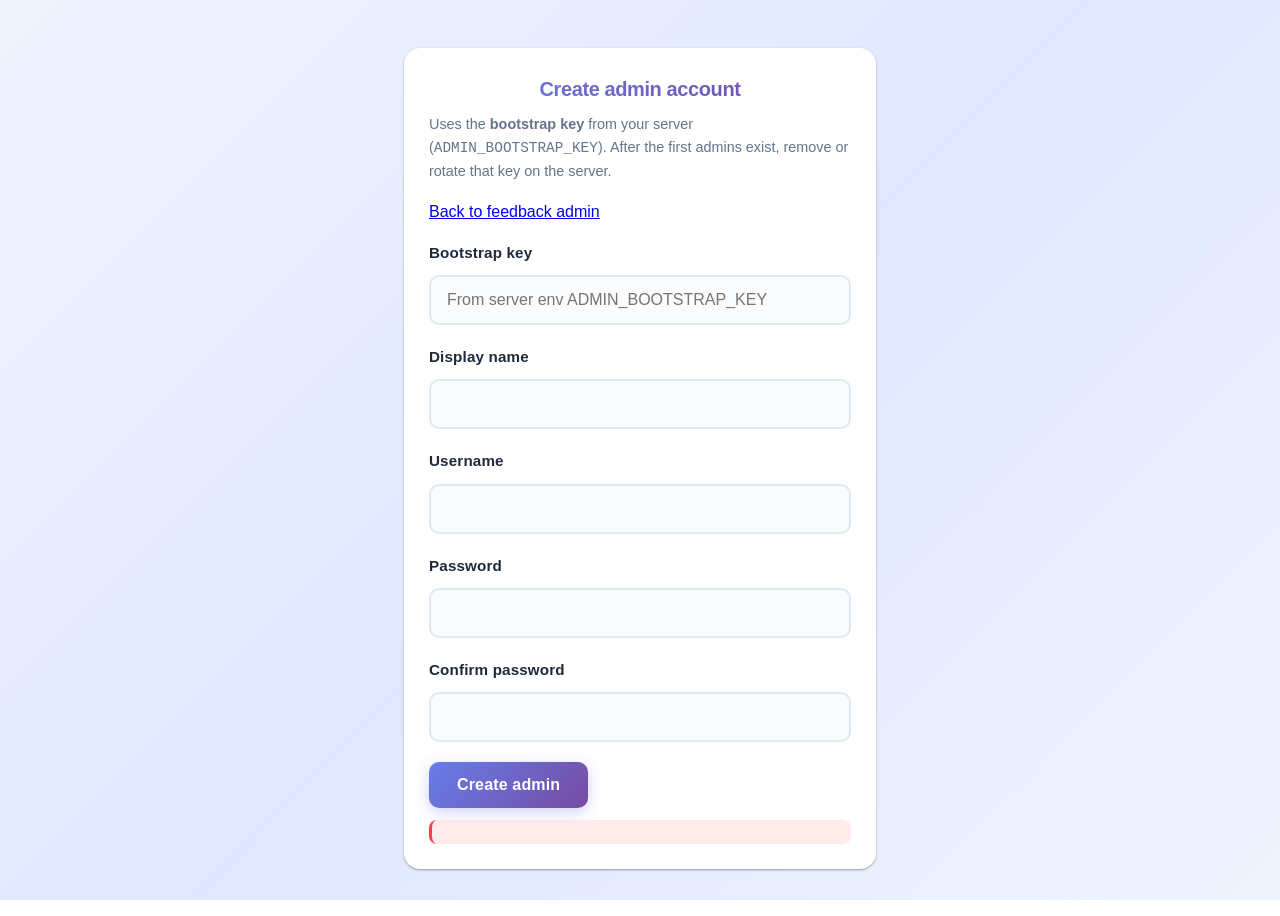
==== admin-setup.html @ 6c52ab84 "Private admin console URL and bootstrap Admin creation - ADMIN_ACCESS_SECRET: /console/<secret>/ for" ====
<!DOCTYPE html>
<html lang="en">
<head>
    <meta charset="UTF-8">
    <base href="/">
    <meta name="viewport" content="width=device-width, initial-scale=1.0">
    <title>Create admin | Wellbeing Companion</title>
    <link rel="stylesheet" href="styles.css?v=4.3">
    <meta http-equiv="Cache-Control" content="no-cache, no-store, must-revalidate">
</head>
<body>
    <div class="container" style="max-width: 520px;">
        <div class="card" style="margin-top: 24px;">
            <h1 style="font-size: 1.25rem;">Create admin account</h1>
            <p style="color: var(--text-light); font-size: 0.9rem; margin: 8px 0 16px;">
                Uses the <strong>bootstrap key</strong> from your server (<code>ADMIN_BOOTSTRAP_KEY</code>). After the first admins exist, remove or rotate that key on the server.
            </p>
            <p style="margin-bottom: 16px;"><a id="adminSetupBackLink" href="/admin.html">Back to feedback admin</a></p>
            <form id="adminBootstrapForm" autocomplete="off">
                <div class="form-group">
                    <label for="bootstrapKey">Bootstrap key</label>
                    <input type="password" id="bootstrapKey" required autocomplete="off" placeholder="From server env ADMIN_BOOTSTRAP_KEY">
                </div>
                <div class="form-group">
                    <label for="adminNewName">Display name</label>
                    <input type="text" id="adminNewName" required autocomplete="name">
                </div>
                <div class="form-group">
                    <label for="adminNewUsername">Username</label>
                    <input type="text" id="adminNewUsername" required autocomplete="username">
                </div>
                <div class="form-group">
                    <label for="adminNewPassword">Password</label>
                    <input type="password" id="adminNewPassword" required autocomplete="new-password" minlength="8">
                </div>
                <div class="form-group">
                    <label for="adminNewPassword2">Confirm password</label>
                    <input type="password" id="adminNewPassword2" required autocomplete="new-password" minlength="8">
                </div>
                <button type="submit" class="btn btn-primary" id="adminBootstrapSubmit">Create admin</button>
            </form>
            <div id="adminBootstrapError" class="error-message" style="margin-top: 12px;"></div>
            <p id="adminBootstrapOk" style="margin-top: 12px; color: var(--success-color, #10b981); display: none;" role="status"></p>
        </div>
    </div>
    <script src="api-service.js"></script>
    <script src="admin-setup.js"></script>
</body>
</html>
---- styles.css ----
/* Reset and Base Styles */
* {
    margin: 0;
    padding: 0;
    box-sizing: border-box;
}

:root {
    --primary-color: #6366f1;
    --primary-dark: #4f46e5;
    --primary-light: #818cf8;
    --secondary-color: #f0f4ff;
    --accent-color: #8b5cf6;
    --text-color: #1e293b;
    --text-light: #64748b;
    --text-lighter: #94a3b8;
    --border-color: #e2e8f0;
    --error-color: #ef4444;
    --success-color: #10b981;
    --warning-color: #f59e0b;
    --card-shadow: 0 1px 3px rgba(0, 0, 0, 0.12), 0 1px 2px rgba(0, 0, 0, 0.24);
    --card-shadow-hover: 0 10px 25px rgba(99, 102, 241, 0.15), 0 4px 10px rgba(0, 0, 0, 0.1);
    --gradient-primary: linear-gradient(135deg, #667eea 0%, #764ba2 100%);
    --gradient-secondary: linear-gradient(135deg, #f093fb 0%, #f5576c 100%);
    --gradient-ai: linear-gradient(135deg, #667eea 0%, #764ba2 100%);
}

body {
    font-family: -apple-system, BlinkMacSystemFont, 'Segoe UI', Roboto, 'Helvetica Neue', Arial, sans-serif;
    background: linear-gradient(135deg, #f0f4ff 0%, #e0e7ff 50%, #f0f4ff 100%);
    background-attachment: fixed;
    color: var(--text-color);
    line-height: 1.6;
    min-height: 100vh;
    -webkit-font-smoothing: antialiased;
    -moz-osx-font-smoothing: grayscale;
}

/* Screen Management */
.screen {
    display: none;
    min-height: 100vh;
}

.screen.active {
    display: block;
}

/* Container */
.container {
    max-width: 1200px;
    margin: 0 auto;
    padding: 24px;
    animation: fadeIn 0.5s ease;
}

@keyframes fadeIn {
    from {
        opacity: 0;
        transform: translateY(10px);
    }
    to {
        opacity: 1;
        transform: translateY(0);
    }
}

/* App Header */
.app-header-actions {
    display: flex;
    align-items: center;
    gap: 12px;
    flex-shrink: 0;
}

.app-header {
    background: linear-gradient(135deg, #ffffff 0%, #f8fafc 100%);
    padding: 18px 24px;
    box-shadow: 0 2px 10px rgba(0, 0, 0, 0.08);
    display: flex;
    justify-content: space-between;
    align-items: center;
    position: sticky;
    top: 0;
    z-index: 100;
    border-bottom: 1px solid var(--border-color);
    backdrop-filter: blur(10px);
}

/* Patient Navigation Tabs */
.patient-nav-tabs {
    display: flex;
    background: white;
    border-bottom: 2px solid var(--border-color);
    padding: 0;
    position: sticky;
    top: 73px;
    z-index: 99;
    box-shadow: 0 2px 4px rgba(0, 0, 0, 0.05);
}

.nav-tab {
    flex: 1;
    padding: 16px 20px;
    background: transparent;
    border: none;
    border-bottom: 3px solid transparent;
    cursor: pointer;
    font-size: 0.95rem;
    font-weight: 500;
    color: var(--text-light);
    transition: all 0.3s ease;
    display: flex;
    align-items: center;
    justify-content: center;
    gap: 8px;
    position: relative;
}

.nav-tab:hover {
    background: var(--secondary-color);
    color: var(--primary-color);
}

.nav-tab.active {
    color: var(--primary-color);
    border-bottom-color: var(--primary-color);
    background: linear-gradient(135deg, #f0f4ff 0%, #e0e7ff 100%);
    font-weight: 600;
}

.nav-tab span {
    font-size: 1.2rem;
}

/* Patient Tab Content */
.patient-tab-content {
    display: none;
    animation: fadeIn 0.3s ease;
}

.patient-tab-content.active {
    display: block;
}

.app-header h2 {
    font-size: 1.35rem;
    font-weight: 600;
    background: var(--gradient-primary);
    -webkit-background-clip: text;
    -webkit-text-fill-color: transparent;
    background-clip: text;
    letter-spacing: -0.02em;
    margin: 0;
}

.patient-id-header {
    display: flex;
    align-items: center;
    gap: 8px;
    margin-top: 4px;
    padding: 6px 12px;
    background: linear-gradient(135deg, #f0f4ff 0%, #e0e7ff 100%);
    border-radius: 6px;
    border: 1px solid var(--primary-color);
    width: fit-content;
}

.patient-id-label {
    font-size: 0.85rem;
    color: var(--text-light);
    font-weight: 500;
}

.patient-id-number {
    font-family: 'Courier New', monospace;
    font-size: 1rem;
    font-weight: bold;
    color: var(--primary-color);
    letter-spacing: 2px;
}

.btn-copy-small {
    background: var(--primary-color);
    color: white;
    border: none;
    padding: 4px 8px;
    border-radius: 4px;
    cursor: pointer;
    font-size: 0.75rem;
    transition: all 0.2s ease;
    margin-left: 4px;
}

.btn-copy-small:hover {
    background: var(--primary-dark);
    transform: scale(1.05);
}

/* Card */
.card {
    background: white;
    border-radius: 16px;
    padding: 28px;
    margin-bottom: 24px;
    box-shadow: var(--card-shadow);
    transition: all 0.3s cubic-bezier(0.4, 0, 0.2, 1);
    border: 1px solid rgba(255, 255, 255, 0.8);
    position: relative;
    overflow: hidden;
}

.card::before {
    content: '';
    position: absolute;
    top: 0;
    left: 0;
    right: 0;
    height: 4px;
    background: var(--gradient-primary);
    opacity: 0;
    transition: opacity 0.3s ease;
}

.card:hover {
    box-shadow: var(--card-shadow-hover);
    transform: translateY(-2px);
}

.card:hover::before {
    opacity: 1;
}

.card h1 {
    font-size: 2rem;
    margin-bottom: 8px;
    background: var(--gradient-primary);
    -webkit-background-clip: text;
    -webkit-text-fill-color: transparent;
    background-clip: text;
    text-align: center;
    font-weight: 700;
    letter-spacing: -0.02em;
}

.card h3 {
    font-size: 1.35rem;
    margin-bottom: 20px;
    color: var(--text-color);
    font-weight: 600;
    letter-spacing: -0.01em;
}

/* Form Styles */
.form-group {
    margin-bottom: 20px;
}

.form-group label {
    display: block;
    margin-bottom: 10px;
    font-weight: 600;
    color: var(--text-color);
    font-size: 0.95rem;
    letter-spacing: 0.01em;
}

.form-group input,
.form-group textarea,
.form-group select {
    width: 100%;
    padding: 14px 16px;
    border: 2px solid var(--border-color);
    border-radius: 10px;
    font-size: 1rem;
    font-family: inherit;
    transition: all 0.3s cubic-bezier(0.4, 0, 0.2, 1);
    background: #fafbfc;
    color: var(--text-color);
    position: relative;
    z-index: 10; /* Ensure inputs are clickable */
    pointer-events: auto; /* Ensure inputs can receive events */
}

.form-group input:hover,
.form-group textarea:hover,
.form-group select:hover {
    border-color: var(--primary-light);
    background: white;
}

.form-group input:focus,
.form-group textarea:focus,
.form-group select:focus {
    outline: none;
    border-color: var(--primary-color);
    background: white;
    box-shadow: 0 0 0 4px rgba(99, 102, 241, 0.1);
}

.form-group textarea {
    resize: vertical;
    min-height: 80px;
}

/* Input Group */
.input-group {
    display: flex;
    gap: 12px;
    align-items: stretch;
}

.form-row {
    display: grid;
    grid-template-columns: 1fr 1fr;
    gap: 16px;
}

@media only screen and (max-width: 600px) {
    .form-row {
        grid-template-columns: 1fr;
    }
}
}

.input-group input {
    flex: 1;
}

.input-group .btn {
    white-space: nowrap;
    flex-shrink: 0;
}

/* Buttons */
.btn {
    padding: 14px 28px;
    border: none;
    border-radius: 10px;
    font-size: 1rem;
    font-weight: 600;
    cursor: pointer;
    transition: all 0.3s cubic-bezier(0.4, 0, 0.2, 1);
    font-family: inherit;
    letter-spacing: 0.01em;
    position: relative;
    overflow: hidden;
    z-index: 10; /* Ensure buttons are clickable */
    pointer-events: auto; /* Ensure buttons can receive events */
}

.btn-primary {
    background: var(--gradient-primary);
    color: white;
    box-shadow: 0 4px 14px rgba(99, 102, 241, 0.3);
}

.btn-primary::before {
    content: '';
    position: absolute;
    top: 50%;
    left: 50%;
    width: 0;
    height: 0;
    border-radius: 50%;
    background: rgba(255, 255, 255, 0.2);
    transform: translate(-50%, -50%);
    transition: width 0.6s, height 0.6s;
}

.btn-primary:hover {
    transform: translateY(-2px);
    box-shadow: 0 6px 20px rgba(99, 102, 241, 0.4);
}

.btn-primary:hover::before {
    width: 300px;
    height: 300px;
}

.btn-primary:active {
    transform: translateY(0);
    box-shadow: 0 2px 10px rgba(99, 102, 241, 0.3);
}

.btn-link {
    background: rgba(99, 102, 241, 0.1);
    color: var(--primary-color);
    text-decoration: none;
    padding: 10px 18px;
    border-radius: 8px;
    font-weight: 600;
    transition: all 0.3s ease;
}

.btn-link:hover {
    background: rgba(99, 102, 241, 0.2);
    color: var(--primary-dark);
    transform: translateY(-1px);
}

.btn-icon {
    background: rgba(99, 102, 241, 0.1);
    color: var(--primary-color);
    padding: 10px 18px;
    display: flex;
    align-items: center;
    gap: 8px;
    border-radius: 10px;
    font-weight: 600;
    transition: all 0.3s ease;
}

.btn-icon:hover {
    background: rgba(99, 102, 241, 0.2);
    transform: translateY(-1px);
    box-shadow: 0 2px 8px rgba(99, 102, 241, 0.2);
}

/* Error Message */
.error-message {
    color: var(--error-color);
    margin-top: 12px;
    font-size: 0.9rem;
    min-height: 20px;
    padding: 12px;
    background: rgba(239, 68, 68, 0.1);
    border-radius: 8px;
    border-left: 3px solid var(--error-color);
    font-weight: 500;
}

.persistence-warning {
    margin-top: 12px;
    padding: 12px 14px;
    font-size: 0.85rem;
    line-height: 1.5;
    border-radius: 8px;
    background: rgba(245, 158, 11, 0.12);
    border: 1px solid rgba(245, 158, 11, 0.45);
    color: #92400e;
}

.ai-references-block {
    margin-top: 12px;
    padding: 12px 14px;
    font-size: 0.85rem;
    line-height: 1.5;
    border-radius: 8px;
    background: rgba(99, 102, 241, 0.06);
    border: 1px solid var(--border-color);
    color: var(--text-color);
}

.ai-references-block ul {
    margin: 8px 0 0 1.1rem;
    padding: 0;
}

.ai-references-block li {
    margin-bottom: 6px;
}

.lit-list .lit-row {
    display: flex;
    flex-wrap: wrap;
    align-items: center;
    gap: 8px;
    padding: 8px 0;
    border-bottom: 1px solid var(--border-color);
    font-size: 0.9rem;
}

.lit-list .lit-row:last-child {
    border-bottom: none;
}

/* Notes List */
.note-item {
    background: linear-gradient(135deg, #f8fafc 0%, #f1f5f9 100%);
    padding: 18px;
    border-radius: 12px;
    margin-bottom: 14px;
    border-left: 4px solid var(--primary-color);
    transition: all 0.3s ease;
    box-shadow: 0 1px 3px rgba(0, 0, 0, 0.05);
}

.note-item:hover {
    transform: translateX(4px);
    box-shadow: 0 4px 12px rgba(0, 0, 0, 0.1);
    border-left-width: 6px;
}

.note-item .note-text {
    font-size: 1rem;
    margin-bottom: 10px;
    color: var(--text-color);
    font-weight: 500;
    line-height: 1.6;
}

.note-item .note-date {
    font-size: 0.85rem;
    color: var(--text-light);
    font-weight: 500;
    display: flex;
    align-items: center;
    gap: 6px;
}

.note-item .note-date::before {
    content: '🕒';
    font-size: 0.9rem;
}

.empty-state {
    text-align: center;
    padding: 48px 20px;
    color: var(--text-light);
    font-style: italic;
    background: linear-gradient(135deg, #f8fafc 0%, #f1f5f9 100%);
    border-radius: 12px;
    border: 2px dashed var(--border-color);
}

/* Patient ID Display */
.patient-id-display {
    margin-top: 12px;
    padding-top: 12px;
    border-top: 1px solid var(--border-color);
}

.patient-id-box {
    display: flex;
    align-items: center;
    gap: 12px;
    padding: 12px 16px;
    background: linear-gradient(135deg, #f0f4ff 0%, #e0e7ff 100%);
    border-radius: 8px;
    border: 2px solid var(--primary-color);
    flex-wrap: wrap;
}

.patient-id-box strong {
    color: var(--text-color);
    font-size: 0.9rem;
}

.patient-id-value {
    font-family: 'Courier New', monospace;
    font-size: 1.1rem;
    font-weight: bold;
    color: var(--primary-color);
    background: white;
    padding: 6px 12px;
    border-radius: 6px;
    letter-spacing: 1px;
    border: 1px solid var(--border-color);
}

.btn-copy-id {
    background: var(--primary-color);
    color: white;
    border: none;
    padding: 6px 12px;
    border-radius: 6px;
    cursor: pointer;
    font-size: 0.85rem;
    transition: all 0.2s ease;
    margin-left: auto;
}

.btn-copy-id:hover {
    background: var(--primary-dark);
    transform: translateY(-1px);
    box-shadow: 0 2px 8px rgba(99, 102, 241, 0.3);
}

.patient-id-note {
    margin-top: 8px;
    font-size: 0.85rem;
    color: var(--text-light);
    font-style: italic;
}

/* Notes Summary */
.notes-summary {
    padding: 16px;
    background: linear-gradient(135deg, #f8fafc 0%, #f1f5f9 100%);
    border-radius: 8px;
    border-left: 4px solid var(--primary-color);
}

.summary-header {
    margin-bottom: 12px;
    padding-bottom: 8px;
    border-bottom: 1px solid var(--border-color);
    color: var(--primary-color);
    font-size: 1rem;
}

.summary-content {
    color: var(--text-color);
    line-height: 1.8;
    white-space: pre-wrap;
    font-size: 0.95rem;
}

.loading {
    text-align: center;
    padding: 24px;
    color: var(--text-light);
    display: flex;
    align-items: center;
    justify-content: center;
    gap: 12px;
    font-weight: 500;
}

/* Toast Notification */
.toast {
    position: fixed;
    bottom: 24px;
    right: 24px;
    background: linear-gradient(135deg, #1e293b 0%, #334155 100%);
    color: white;
    padding: 16px 24px;
    border-radius: 12px;
    box-shadow: 0 10px 25px rgba(0, 0, 0, 0.2);
    opacity: 0;
    transform: translateY(20px) scale(0.95);
    transition: all 0.4s cubic-bezier(0.4, 0, 0.2, 1);
    z-index: 1000;
    max-width: 320px;
    font-weight: 500;
    border-left: 4px solid var(--primary-color);
}

.toast.show {
    opacity: 1;
    transform: translateY(0) scale(1);
}

.toast.success {
    background: linear-gradient(135deg, #10b981 0%, #059669 100%);
    border-left-color: #34d399;
}

.toast.error {
    background: linear-gradient(135deg, #ef4444 0%, #dc2626 100%);
    border-left-color: #fca5a5;
}

/* Responsive Design - Mobile First */

/* Small devices (phones, 600px and down) */
@media only screen and (max-width: 600px) {
    .container {
        padding: 16px;
    }

    .card {
        padding: 20px;
        border-radius: 12px;
    }
    
    .card h1 {
        font-size: 1.75rem;
    }

    .card h1 {
        font-size: 1.5rem;
    }

    .card h3 {
        font-size: 1.1rem;
    }

    .app-header {
        padding: 12px 16px;
    }

    .app-header h2 {
        font-size: 1.1rem;
    }

    .input-group {
        flex-direction: column;
    }

    .input-group .btn {
        width: 100%;
    }

    .toast {
        right: 10px;
        left: 10px;
        max-width: none;
    }
    
    /* Patient ID Display - Mobile */
    .patient-id-box {
        flex-direction: column;
        align-items: stretch;
    }
    
    .btn-copy-id {
        margin-left: 0;
        width: 100%;
    }
    
    .patient-id-value {
        text-align: center;
    }
    
    /* Navigation Tabs - Mobile */
    .patient-nav-tabs {
        top: 61px;
    }
    
    .nav-tab {
        padding: 12px 8px;
        font-size: 0.85rem;
    }
    
    .nav-tab span {
        font-size: 1rem;
    }
}

/* Medium devices (tablets, 768px and up) */
@media only screen and (min-width: 601px) and (max-width: 768px) {
    .container {
        padding: 20px;
    }

    .card {
        padding: 20px;
    }
}

/* Large devices (desktops, 992px and up) */
@media only screen and (min-width: 769px) {
    .container {
        padding: 24px;
    }

    .card {
        padding: 24px;
    }

    /* Two column layout for larger screens */
    .card-grid {
        display: grid;
        grid-template-columns: repeat(2, 1fr);
        gap: 20px;
    }
}

/* Extra large devices (large desktops, 1200px and up) */
@media only screen and (min-width: 1200px) {
    .container {
        max-width: 1200px;
    }
}

/* AI Companion Card */
/* AI Companion Card */
.ai-card {
    border: 2px solid transparent;
    background: linear-gradient(white, white) padding-box,
                var(--gradient-ai) border-box;
    position: relative;
    overflow: visible; /* Changed from hidden to allow form interaction */
}

.ai-card > * {
    position: relative;
    z-index: 1; /* Ensure form content is above the ::after element */
}

/* Logo Images */
.main-logo {
    width: 64px;
    height: 64px;
    object-fit: contain;
    border-radius: 12px;
    background: rgba(99, 102, 241, 0.05);
    padding: 8px;
    transition: transform 0.3s ease;
}

.main-logo:hover {
    transform: scale(1.05);
}

.ai-logo {
    width: 48px;
    height: 48px;
    object-fit: contain;
    border-radius: 10px;
    background: rgba(99, 102, 241, 0.05);
    padding: 4px;
    transition: transform 0.3s ease;
}

.ai-logo:hover {
    transform: scale(1.1) rotate(5deg);
}

.ai-card::after {
    content: '';
    position: absolute;
    top: -50%;
    right: -50%;
    width: 200%;
    height: 200%;
    background: radial-gradient(circle, rgba(99, 102, 241, 0.1) 0%, transparent 70%);
    animation: pulse 4s ease-in-out infinite;
    pointer-events: none; /* Allow clicks to pass through */
    z-index: 0; /* Behind content */
}

@keyframes pulse {
    0%, 100% { opacity: 0.3; }
    50% { opacity: 0.6; }
}

.ai-subtitle {
    color: var(--text-light);
    margin-bottom: 16px;
    font-size: 0.95rem;
}

.ai-response {
    margin-top: 20px;
    padding: 16px;
    background: white;
    border-radius: 4px;
    border-left: 4px solid var(--primary-color);
    min-height: 50px;
    max-height: 500px;
    overflow-y: auto;
}

.conversation-display {
    max-height: 500px;
    overflow-y: auto;
    padding: 12px;
}

.conversation-container {
    display: flex;
    flex-direction: column;
    gap: 12px;
}

.ai-message {
    padding: 12px;
    border-radius: 8px;
    line-height: 1.6;
    word-wrap: break-word;
}

.ai-user-message {
    background: linear-gradient(135deg, var(--primary-color) 0%, var(--primary-dark) 100%);
    color: white;
    align-self: flex-end;
    max-width: 80%;
    margin-left: auto;
    box-shadow: 0 2px 8px rgba(99, 102, 241, 0.2);
}

.ai-assistant-message {
    background: linear-gradient(135deg, #f0f4ff 0%, #e0e7ff 100%);
    align-self: flex-start;
    max-width: 80%;
    border-left: 4px solid var(--primary-color);
    box-shadow: 0 2px 8px rgba(0, 0, 0, 0.05);
}

.ai-assistant-message a,
.doctor-ai-assistant-line a {
    color: var(--primary-dark);
    text-decoration: underline;
    font-weight: 500;
    word-break: break-all;
}

.ai-assistant-message a:hover,
.doctor-ai-assistant-line a:hover {
    color: var(--primary-color);
}

.doctor-ai-line {
    margin-bottom: 12px;
    line-height: 1.6;
    word-wrap: break-word;
}

.ai-error {
    background: #ffe0e0;
    color: var(--error-color);
    border-color: var(--error-color);
}

.ai-response.loading {
    display: flex;
    align-items: center;
    gap: 10px;
}

.ai-placeholder {
    color: var(--text-light);
    font-style: italic;
    text-align: center;
    padding: 20px;
}

.ai-response-content {
    line-height: 1.6;
    white-space: pre-wrap;
    word-wrap: break-word;
}

/* Collapsible Sections */
.collapsible-card {
    margin-bottom: 24px;
}

.collapsible-header {
    display: flex;
    justify-content: space-between;
    align-items: center;
    cursor: pointer;
    padding: 12px 16px;
    user-select: none;
    transition: all 0.3s cubic-bezier(0.4, 0, 0.2, 1);
    border-radius: 12px;
    margin: -12px -12px 0 -12px;
    background: transparent;
}

.collapsible-header:hover {
    background: linear-gradient(135deg, #f8fafc 0%, #f1f5f9 100%);
    transform: translateX(4px);
}

.collapsible-header h3 {
    margin: 0;
    flex: 1;
    display: flex;
    align-items: center;
    gap: 10px;
}

.collapsible-header h3::before {
    content: '▶';
    font-size: 0.7rem;
    color: var(--primary-color);
    transition: transform 0.3s ease;
}

.collapsible-content:not([style*="display: none"]) ~ .collapsible-header h3::before,
.collapsible-header.active h3::before {
    transform: rotate(90deg);
}

.toggle-icon {
    font-size: 1rem;
    color: var(--primary-color);
    transition: transform 0.3s cubic-bezier(0.4, 0, 0.2, 1);
    font-weight: bold;
    width: 24px;
    height: 24px;
    display: flex;
    align-items: center;
    justify-content: center;
    background: rgba(99, 102, 241, 0.1);
    border-radius: 50%;
}

.collapsible-content {
    margin-top: 16px;
    animation: slideDown 0.3s ease;
}

.collapsible-content.collapsed {
    display: none !important;
}

@keyframes slideDown {
    from {
        opacity: 0;
        transform: translateY(-10px);
    }
    to {
        opacity: 1;
        transform: translateY(0);
    }
}

/* Loading Spinner */
.spinner {
    border: 3px solid rgba(99, 102, 241, 0.2);
    border-top: 3px solid var(--primary-color);
    border-radius: 50%;
    width: 24px;
    height: 24px;
    animation: spin 0.8s linear infinite;
}

@keyframes spin {
    0% { transform: rotate(0deg); }
    100% { transform: rotate(360deg); }
}

/* Accessibility */
@media (prefers-reduced-motion: reduce) {
    * {
        animation-duration: 0.01ms !important;
        animation-iteration-count: 1 !important;
        transition-duration: 0.01ms !important;
    }
}

/* Focus styles for keyboard navigation */
button:focus,
input:focus,
textarea:focus,
select:focus {
    outline: 2px solid var(--primary-color);
    outline-offset: 2px;
}

/* ——— Personalized Nutrition Plan (template layout) ——— */
.nutrition-plan-print {
    max-width: 800px;
    background: #fff;
    padding: 24px;
    border-radius: 8px;
    border: 1px solid var(--border-color);
    font-size: 14px;
    line-height: 1.5;
}
.nutrition-plan-print .np-title {
    font-size: 1.5rem;
    font-weight: 700;
    color: #1e3a5f;
    margin-bottom: 20px;
    text-align: center;
}
.nutrition-plan-print .np-section {
    margin-bottom: 20px;
}
.nutrition-plan-print .np-section-header {
    font-weight: 700;
    padding: 8px 12px;
    margin: 0 -12px 10px -12px;
    border-radius: 4px;
    font-size: 1rem;
}
.nutrition-plan-print .np-section-orange { background: #e8a64a; color: #1a1a1a; }
.nutrition-plan-print .np-section-green { background: #7cb342; color: #1a1a1a; }
.nutrition-plan-print .np-section-blue  { background: #5c9ead; color: #fff; }
.nutrition-plan-print table { width: 100%; border-collapse: collapse; margin-bottom: 8px; }
.nutrition-plan-print th, .nutrition-plan-print td {
    border: 1px solid #ddd;
    padding: 10px 12px;
    text-align: left;
}
.nutrition-plan-print th { background: #f5f5f5; font-weight: 600; }
.nutrition-plan-print .np-two-col { display: flex; gap: 24px; flex-wrap: wrap; }
.nutrition-plan-print .np-two-col > div { flex: 1; min-width: 200px; }
.nutrition-plan-print .np-list { list-style: none; padding: 0; margin: 0; }
.nutrition-plan-print .np-list li { padding: 4px 0; padding-left: 16px; position: relative; }
.nutrition-plan-print .np-list li::before { content: "•"; position: absolute; left: 0; font-weight: bold; }
.nutrition-plan-print .np-subhead { font-weight: 600; margin: 10px 0 6px 0; color: #333; }
.nutrition-plan-print .np-smart-line { border-bottom: 1px solid #333; min-height: 24px; padding: 4px 0; }
.nutrition-plan-print .np-references-body a {
    color: #1565c0;
    text-decoration: underline;
    word-break: break-all;
}

@media print {
    body * { visibility: hidden; }
    .nutrition-plan-print, .nutrition-plan-print * { visibility: visible; }
    .nutrition-plan-print {
        position: absolute;
        left: 0;
        top: 0;
        width: 100%;
        max-width: none;
        padding: 20px;
        box-shadow: none;
        border: none;
        background: #fff;
    }
    .no-print { display: none !important; }
}
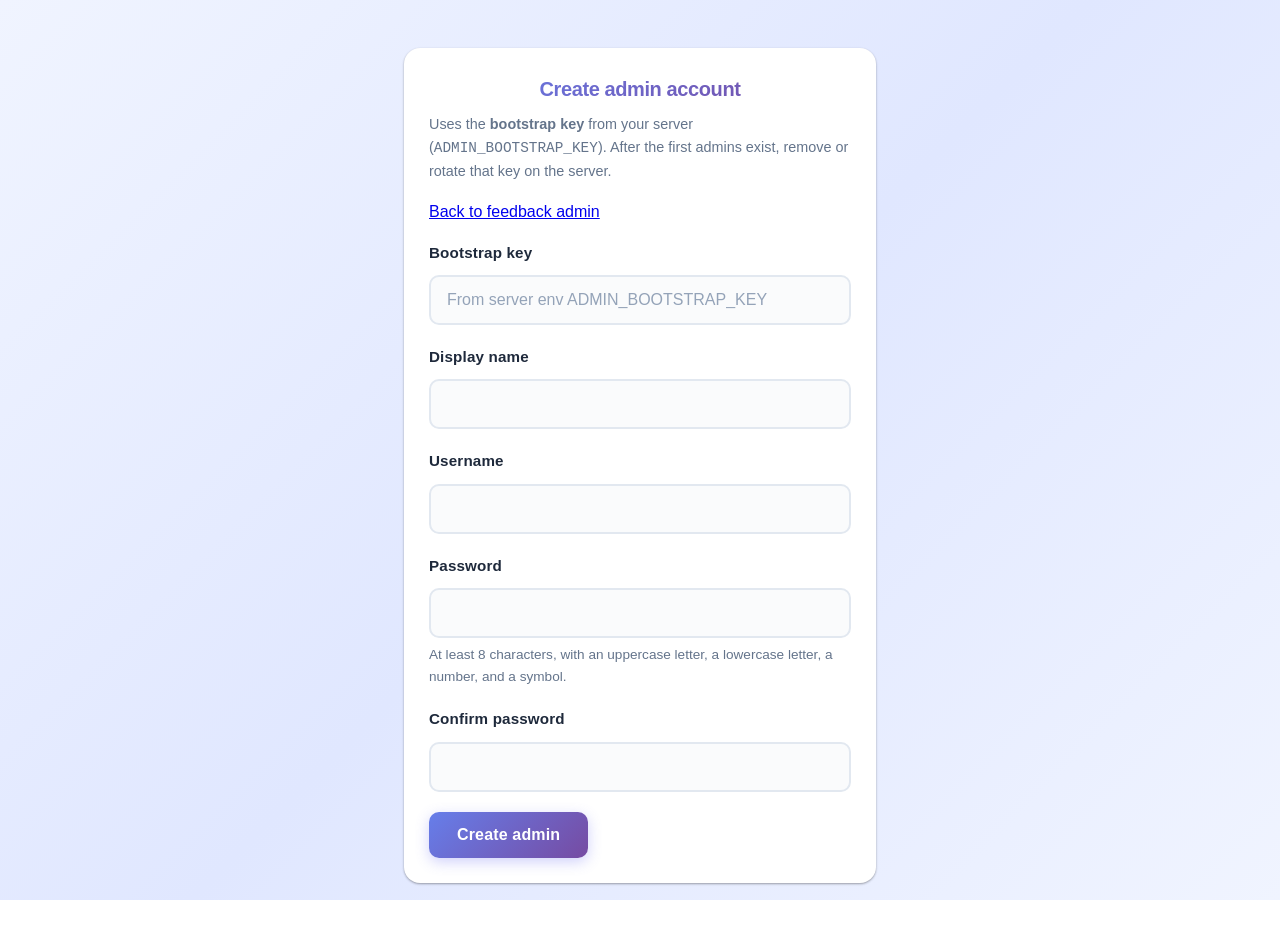
==== commit 497a9db2: "Add sign-in codes, light and dark mode, and a food log the companion can use. Co-authored-by: Cursor" ====
--- a/admin-setup.html
+++ b/admin-setup.html
@@ -5,7 +5,7 @@
     <base href="/">
     <meta name="viewport" content="width=device-width, initial-scale=1.0">
     <title>Create admin | Wellbeing Companion</title>
-    <link rel="stylesheet" href="styles.css?v=4.3">
+    <link rel="stylesheet" href="styles.css?v=4.6">
     <meta http-equiv="Cache-Control" content="no-cache, no-store, must-revalidate">
 </head>
 <body>
@@ -16,6 +16,7 @@
                 Uses the <strong>bootstrap key</strong> from your server (<code>ADMIN_BOOTSTRAP_KEY</code>). After the first admins exist, remove or rotate that key on the server.
             </p>
             <p style="margin-bottom: 16px;"><a id="adminSetupBackLink" href="/admin.html">Back to feedback admin</a></p>
+            <div id="adminSetupServerHints" style="margin-bottom: 16px;"></div>
             <form id="adminBootstrapForm" autocomplete="off">
                 <div class="form-group">
                     <label for="bootstrapKey">Bootstrap key</label>
@@ -32,6 +33,7 @@
                 <div class="form-group">
                     <label for="adminNewPassword">Password</label>
                     <input type="password" id="adminNewPassword" required autocomplete="new-password" minlength="8">
+                    <p style="margin: 6px 0 0; font-size: 0.85rem; color: var(--text-light);">At least 8 characters, with an uppercase letter, a lowercase letter, a number, and a symbol.</p>
                 </div>
                 <div class="form-group">
                     <label for="adminNewPassword2">Confirm password</label>
--- a/styles.css
+++ b/styles.css
@@ -6,6 +6,7 @@
 }
 
 :root {
+    color-scheme: light;
     --primary-color: #6366f1;
     --primary-dark: #4f46e5;
     --primary-light: #818cf8;
@@ -23,11 +24,59 @@
     --gradient-primary: linear-gradient(135deg, #667eea 0%, #764ba2 100%);
     --gradient-secondary: linear-gradient(135deg, #f093fb 0%, #f5576c 100%);
     --gradient-ai: linear-gradient(135deg, #667eea 0%, #764ba2 100%);
+    --page-bg: linear-gradient(135deg, #f0f4ff 0%, #e0e7ff 50%, #f0f4ff 100%);
+    --header-bg: linear-gradient(135deg, #ffffff 0%, #f8fafc 100%);
+    --nav-bg: #ffffff;
+    --nav-active-bg: linear-gradient(135deg, #f0f4ff 0%, #e0e7ff 100%);
+    --card-bg: #ffffff;
+    --card-border: rgba(255, 255, 255, 0.8);
+    --input-bg: #fafbfc;
+    --input-bg-focus: #ffffff;
+    --muted-bg: linear-gradient(135deg, #f8fafc 0%, #f1f5f9 100%);
+    --accent-surface: linear-gradient(135deg, #f0f4ff 0%, #e0e7ff 100%);
+    --chip-bg: #ffffff;
+    --assistant-bg: linear-gradient(135deg, #f0f4ff 0%, #e0e7ff 100%);
+    --ai-card-fill: #ffffff;
+    --response-bg: #ffffff;
+    --warning-text: #92400e;
+    --error-surface: #ffe0e0;
+    --hover-row: linear-gradient(135deg, #f8fafc 0%, #f1f5f9 100%);
+}
+
+html[data-theme="dark"] {
+    color-scheme: dark;
+    --primary-color: #818cf8;
+    --primary-dark: #a5b4fc;
+    --primary-light: #c7d2fe;
+    --secondary-color: #1e293b;
+    --text-color: #e2e8f0;
+    --text-light: #94a3b8;
+    --text-lighter: #64748b;
+    --border-color: #334155;
+    --card-shadow: 0 1px 3px rgba(0, 0, 0, 0.45), 0 1px 2px rgba(0, 0, 0, 0.35);
+    --card-shadow-hover: 0 10px 25px rgba(0, 0, 0, 0.45), 0 4px 10px rgba(0, 0, 0, 0.35);
+    --page-bg: linear-gradient(160deg, #0f172a 0%, #1e1b4b 55%, #0f172a 100%);
+    --header-bg: linear-gradient(135deg, #1e293b 0%, #0f172a 100%);
+    --nav-bg: #0f172a;
+    --nav-active-bg: linear-gradient(135deg, #1e1b4b 0%, #312e81 100%);
+    --card-bg: #1e293b;
+    --card-border: rgba(148, 163, 184, 0.22);
+    --input-bg: #0f172a;
+    --input-bg-focus: #0f172a;
+    --muted-bg: linear-gradient(135deg, #1e293b 0%, #0f172a 100%);
+    --accent-surface: linear-gradient(135deg, #1e1b4b 0%, #312e81 100%);
+    --chip-bg: #0f172a;
+    --assistant-bg: linear-gradient(135deg, #1e1b4b 0%, #312e81 100%);
+    --ai-card-fill: #1e293b;
+    --response-bg: #0f172a;
+    --warning-text: #fcd34d;
+    --error-surface: #450a0a;
+    --hover-row: #334155;
 }
 
 body {
     font-family: -apple-system, BlinkMacSystemFont, 'Segoe UI', Roboto, 'Helvetica Neue', Arial, sans-serif;
-    background: linear-gradient(135deg, #f0f4ff 0%, #e0e7ff 50%, #f0f4ff 100%);
+    background: var(--page-bg);
     background-attachment: fixed;
     color: var(--text-color);
     line-height: 1.6;
@@ -69,12 +118,20 @@
 .app-header-actions {
     display: flex;
     align-items: center;
-    gap: 12px;
+    gap: 10px;
     flex-shrink: 0;
+    flex-wrap: wrap;
+    justify-content: flex-end;
+}
+
+.app-header-actions .btn-secondary {
+    font-size: 0.88rem;
+    padding: 8px 12px;
+    white-space: nowrap;
 }
 
 .app-header {
-    background: linear-gradient(135deg, #ffffff 0%, #f8fafc 100%);
+    background: var(--header-bg);
     padding: 18px 24px;
     box-shadow: 0 2px 10px rgba(0, 0, 0, 0.08);
     display: flex;
@@ -88,9 +145,11 @@
 }
 
 /* Patient Navigation Tabs */
+.user-nav-tabs,
 .patient-nav-tabs {
     display: flex;
-    background: white;
+    flex-wrap: wrap;
+    background: var(--nav-bg);
     border-bottom: 2px solid var(--border-color);
     padding: 0;
     position: sticky;
@@ -100,7 +159,7 @@
 }
 
 .nav-tab {
-    flex: 1;
+    flex: 1 1 110px;
     padding: 16px 20px;
     background: transparent;
     border: none;
@@ -125,7 +184,7 @@
 .nav-tab.active {
     color: var(--primary-color);
     border-bottom-color: var(--primary-color);
-    background: linear-gradient(135deg, #f0f4ff 0%, #e0e7ff 100%);
+    background: var(--nav-active-bg);
     font-weight: 600;
 }
 
@@ -134,11 +193,13 @@
 }
 
 /* Patient Tab Content */
+.user-tab-content,
 .patient-tab-content {
     display: none;
     animation: fadeIn 0.3s ease;
 }
 
+.user-tab-content.active,
 .patient-tab-content.active {
     display: block;
 }
@@ -154,24 +215,30 @@
     margin: 0;
 }
 
+.user-id-header,
+.user-id-header,
 .patient-id-header {
     display: flex;
     align-items: center;
     gap: 8px;
     margin-top: 4px;
     padding: 6px 12px;
-    background: linear-gradient(135deg, #f0f4ff 0%, #e0e7ff 100%);
+    background: var(--accent-surface);
     border-radius: 6px;
     border: 1px solid var(--primary-color);
     width: fit-content;
 }
 
+.user-id-label,
+.user-id-label,
 .patient-id-label {
     font-size: 0.85rem;
     color: var(--text-light);
     font-weight: 500;
 }
 
+.user-id-number,
+.user-id-number,
 .patient-id-number {
     font-family: 'Courier New', monospace;
     font-size: 1rem;
@@ -199,13 +266,13 @@
 
 /* Card */
 .card {
-    background: white;
+    background: var(--card-bg);
     border-radius: 16px;
     padding: 28px;
     margin-bottom: 24px;
     box-shadow: var(--card-shadow);
     transition: all 0.3s cubic-bezier(0.4, 0, 0.2, 1);
-    border: 1px solid rgba(255, 255, 255, 0.8);
+    border: 1px solid var(--card-border);
     position: relative;
     overflow: hidden;
 }
@@ -275,7 +342,7 @@
     font-size: 1rem;
     font-family: inherit;
     transition: all 0.3s cubic-bezier(0.4, 0, 0.2, 1);
-    background: #fafbfc;
+    background: var(--input-bg);
     color: var(--text-color);
     position: relative;
     z-index: 10; /* Ensure inputs are clickable */
@@ -286,7 +353,7 @@
 .form-group textarea:hover,
 .form-group select:hover {
     border-color: var(--primary-light);
-    background: white;
+    background: var(--input-bg-focus);
 }
 
 .form-group input:focus,
@@ -294,13 +361,161 @@
 .form-group select:focus {
     outline: none;
     border-color: var(--primary-color);
-    background: white;
+    background: var(--input-bg-focus);
     box-shadow: 0 0 0 4px rgba(99, 102, 241, 0.1);
 }
 
 .form-group textarea {
     resize: vertical;
     min-height: 80px;
+}
+
+.form-group input::placeholder,
+.form-group textarea::placeholder {
+    color: var(--text-lighter);
+}
+
+.theme-picker {
+    border: 1px solid var(--border-color);
+    border-radius: 12px;
+    padding: 14px 16px 16px;
+    margin: 0;
+}
+
+.theme-picker legend {
+    padding: 0 6px;
+    font-weight: 600;
+    color: var(--text-color);
+}
+
+.theme-choices {
+    display: flex;
+    gap: 12px;
+    flex-wrap: wrap;
+    margin-top: 8px;
+}
+
+.theme-choice {
+    display: flex;
+    align-items: center;
+    gap: 8px;
+    margin: 0;
+    padding: 12px 16px;
+    border: 2px solid var(--border-color);
+    border-radius: 10px;
+    background: var(--input-bg);
+    color: var(--text-color);
+    font-weight: 600;
+    cursor: pointer;
+    flex: 1;
+    min-width: 140px;
+}
+
+.theme-choice:has(input:checked) {
+    border-color: var(--primary-color);
+    background: var(--accent-surface);
+    color: var(--primary-color);
+}
+
+.theme-choice input {
+    accent-color: var(--primary-color);
+}
+
+.settings-note {
+    color: var(--text-light);
+    margin: -8px 0 16px;
+}
+
+.food-meal,
+.food-symptom,
+.food-item {
+    border: 1px solid var(--border-color);
+    border-radius: 12px;
+    background: var(--input-bg);
+    padding: 12px;
+    margin-bottom: 12px;
+}
+
+.food-meal-head,
+.food-symptom,
+.food-item-main,
+.food-item-macros {
+    display: grid;
+    gap: 8px;
+}
+
+.food-meal-head {
+    grid-template-columns: 1.2fr 0.8fr 0.6fr 0.6fr auto;
+    margin-bottom: 10px;
+}
+
+.food-symptom {
+    grid-template-columns: 1.2fr 0.8fr 1.4fr auto;
+    align-items: center;
+}
+
+.food-item-main {
+    grid-template-columns: 1.4fr 0.6fr 0.7fr auto;
+}
+
+.food-item-macros {
+    grid-template-columns: repeat(4, 1fr);
+    margin-top: 8px;
+}
+
+.food-meal label,
+.food-item label,
+.food-symptom label {
+    display: block;
+    font-size: 0.78rem;
+    color: var(--text-light);
+    margin-bottom: 4px;
+}
+
+.food-meal input,
+.food-meal select,
+.food-item input,
+.food-symptom input,
+.food-symptom select {
+    width: 100%;
+    padding: 8px 10px;
+    border: 1px solid var(--border-color);
+    border-radius: 8px;
+    background: var(--card-bg);
+    color: var(--text-color);
+    font: inherit;
+}
+
+.food-remove {
+    align-self: end;
+    padding: 8px 10px;
+}
+
+.food-nutrient-row {
+    display: grid;
+    grid-template-columns: 1fr 0.7fr auto;
+    gap: 8px;
+    margin-top: 8px;
+}
+
+.food-recent-list {
+    display: flex;
+    flex-direction: column;
+    gap: 8px;
+}
+
+.food-recent-btn {
+    text-align: left;
+}
+
+@media only screen and (max-width: 600px) {
+    .food-meal-head,
+    .food-symptom,
+    .food-item-main,
+    .food-item-macros,
+    .food-nutrient-row {
+        grid-template-columns: 1fr 1fr;
+    }
 }
 
 /* Input Group */
@@ -418,6 +633,10 @@
 }
 
 /* Error Message */
+.error-message:empty {
+    display: none;
+}
+
 .error-message {
     color: var(--error-color);
     margin-top: 12px;
@@ -438,7 +657,7 @@
     border-radius: 8px;
     background: rgba(245, 158, 11, 0.12);
     border: 1px solid rgba(245, 158, 11, 0.45);
-    color: #92400e;
+    color: var(--warning-text);
 }
 
 .ai-references-block {
@@ -461,6 +680,143 @@
     margin-bottom: 6px;
 }
 
+.ai-rating-row {
+    display: flex;
+    align-items: center;
+    gap: 8px;
+    margin-top: 10px;
+    padding-top: 8px;
+    border-top: 1px solid var(--border-color);
+}
+
+.ai-rating-label {
+    font-size: 0.8rem;
+    color: var(--text-light);
+    margin-right: 4px;
+}
+
+.ai-rate-btn {
+    display: inline-flex;
+    align-items: center;
+    justify-content: center;
+    min-width: 36px;
+    height: 32px;
+    padding: 4px 10px;
+    border: 1px solid var(--border-color);
+    border-radius: 8px;
+    background: var(--card-bg, #fff);
+    font-size: 1.1rem;
+    line-height: 1;
+    cursor: pointer;
+    transition: background 0.15s, border-color 0.15s;
+}
+
+.ai-rate-btn:hover {
+    background: rgba(99, 102, 241, 0.08);
+    border-color: var(--primary-color);
+}
+
+.ai-rate-btn.is-active {
+    background: rgba(99, 102, 241, 0.14);
+    border-color: var(--primary-color);
+    box-shadow: 0 0 0 1px var(--primary-color);
+}
+
+.ai-rate-btn:disabled {
+    opacity: 0.6;
+    cursor: wait;
+}
+
+/* Fail-safe: cap visible sources at 2 until the details panel is opened */
+.ai-references-block > ul:first-of-type > li:nth-child(n+3) {
+    display: none;
+}
+
+.ai-references-block:has(.ai-sources-details[open]) > ul:first-of-type > li:nth-child(n+3) {
+    display: list-item;
+}
+
+.ai-references-collapsible .ai-references-more {
+    display: none !important;
+    margin-top: 0;
+}
+
+.ai-references-collapsible.is-expanded .ai-references-more {
+    display: block !important;
+}
+
+.ai-sources-details:not([open]) > ul {
+    display: none;
+}
+
+.ai-sources-details[open] > ul {
+    display: block;
+}
+
+.ai-sources-details {
+    margin-top: 8px;
+}
+
+.ai-sources-details > summary {
+    list-style: none;
+    cursor: pointer;
+    display: inline-flex;
+    align-items: center;
+    justify-content: center;
+    width: 28px;
+    height: 28px;
+    border: 1px solid var(--border-color);
+    border-radius: 50%;
+    background: var(--card-bg, #fff);
+    color: var(--primary-color);
+}
+
+.ai-sources-details > summary::-webkit-details-marker {
+    display: none;
+}
+
+.ai-sources-details > summary:hover {
+    background: rgba(99, 102, 241, 0.08);
+    border-color: var(--primary-color);
+}
+
+.ai-sources-details[open] > summary .ai-sources-show-more-icon {
+    display: inline-block;
+    transform: rotate(180deg);
+}
+
+.ai-sources-details ul {
+    margin: 8px 0 0 1.1rem;
+    padding: 0;
+}
+
+.ai-sources-show-more {
+    display: inline-flex;
+    align-items: center;
+    justify-content: center;
+    margin-top: 8px;
+    width: 28px;
+    height: 28px;
+    padding: 0;
+    border: 1px solid var(--border-color);
+    border-radius: 50%;
+    background: var(--card-bg, #fff);
+    color: var(--primary-color);
+    font-size: 1rem;
+    line-height: 1;
+    cursor: pointer;
+}
+
+.ai-sources-show-more:hover {
+    background: rgba(99, 102, 241, 0.08);
+    border-color: var(--primary-color);
+}
+
+.ai-sources-show-more-icon {
+    display: block;
+    margin-top: 1px;
+}
+
 .lit-list .lit-row {
     display: flex;
     flex-wrap: wrap;
@@ -477,7 +833,7 @@
 
 /* Notes List */
 .note-item {
-    background: linear-gradient(135deg, #f8fafc 0%, #f1f5f9 100%);
+    background: var(--muted-bg);
     padding: 18px;
     border-radius: 12px;
     margin-bottom: 14px;
@@ -519,40 +875,44 @@
     padding: 48px 20px;
     color: var(--text-light);
     font-style: italic;
-    background: linear-gradient(135deg, #f8fafc 0%, #f1f5f9 100%);
+    background: var(--muted-bg);
     border-radius: 12px;
     border: 2px dashed var(--border-color);
 }
 
 /* Patient ID Display */
+.user-id-display,
 .patient-id-display {
     margin-top: 12px;
     padding-top: 12px;
     border-top: 1px solid var(--border-color);
 }
 
+.user-id-box,
 .patient-id-box {
     display: flex;
     align-items: center;
     gap: 12px;
     padding: 12px 16px;
-    background: linear-gradient(135deg, #f0f4ff 0%, #e0e7ff 100%);
+    background: var(--accent-surface);
     border-radius: 8px;
     border: 2px solid var(--primary-color);
     flex-wrap: wrap;
 }
 
+.user-id-box strong,
 .patient-id-box strong {
     color: var(--text-color);
     font-size: 0.9rem;
 }
 
+.user-id-value,
 .patient-id-value {
     font-family: 'Courier New', monospace;
     font-size: 1.1rem;
     font-weight: bold;
     color: var(--primary-color);
-    background: white;
+    background: var(--chip-bg);
     padding: 6px 12px;
     border-radius: 6px;
     letter-spacing: 1px;
@@ -577,6 +937,7 @@
     box-shadow: 0 2px 8px rgba(99, 102, 241, 0.3);
 }
 
+.user-id-note,
 .patient-id-note {
     margin-top: 8px;
     font-size: 0.85rem;
@@ -587,7 +948,7 @@
 /* Notes Summary */
 .notes-summary {
     padding: 16px;
-    background: linear-gradient(135deg, #f8fafc 0%, #f1f5f9 100%);
+    background: var(--muted-bg);
     border-radius: 8px;
     border-left: 4px solid var(--primary-color);
 }
@@ -700,6 +1061,7 @@
     }
     
     /* Patient ID Display - Mobile */
+    .user-id-box,
     .patient-id-box {
         flex-direction: column;
         align-items: stretch;
@@ -710,11 +1072,13 @@
         width: 100%;
     }
     
+    .user-id-value,
     .patient-id-value {
         text-align: center;
     }
     
     /* Navigation Tabs - Mobile */
+    .user-nav-tabs,
     .patient-nav-tabs {
         top: 61px;
     }
@@ -769,7 +1133,7 @@
 /* AI Companion Card */
 .ai-card {
     border: 2px solid transparent;
-    background: linear-gradient(white, white) padding-box,
+    background: linear-gradient(var(--ai-card-fill), var(--ai-card-fill)) padding-box,
                 var(--gradient-ai) border-box;
     position: relative;
     overflow: visible; /* Changed from hidden to allow form interaction */
@@ -833,10 +1197,21 @@
     font-size: 0.95rem;
 }
 
+.user-onboarding-banner,
+.patient-onboarding-banner {
+    margin: 0 0 16px 0;
+    padding: 14px 16px;
+    background: linear-gradient(135deg, rgba(76, 175, 80, 0.12), rgba(33, 150, 243, 0.08));
+    border: 1px solid rgba(76, 175, 80, 0.35);
+    border-radius: 8px;
+    position: relative;
+    z-index: 2;
+}
+
 .ai-response {
     margin-top: 20px;
     padding: 16px;
-    background: white;
+    background: var(--response-bg);
     border-radius: 4px;
     border-left: 4px solid var(--primary-color);
     min-height: 50px;
@@ -873,7 +1248,8 @@
 }
 
 .ai-assistant-message {
-    background: linear-gradient(135deg, #f0f4ff 0%, #e0e7ff 100%);
+    background: var(--assistant-bg);
+    color: var(--text-color);
     align-self: flex-start;
     max-width: 80%;
     border-left: 4px solid var(--primary-color);
@@ -900,7 +1276,7 @@
 }
 
 .ai-error {
-    background: #ffe0e0;
+    background: var(--error-surface);
     color: var(--error-color);
     border-color: var(--error-color);
 }
@@ -943,7 +1319,7 @@
 }
 
 .collapsible-header:hover {
-    background: linear-gradient(135deg, #f8fafc 0%, #f1f5f9 100%);
+    background: var(--hover-row);
     transform: translateX(4px);
 }
 
